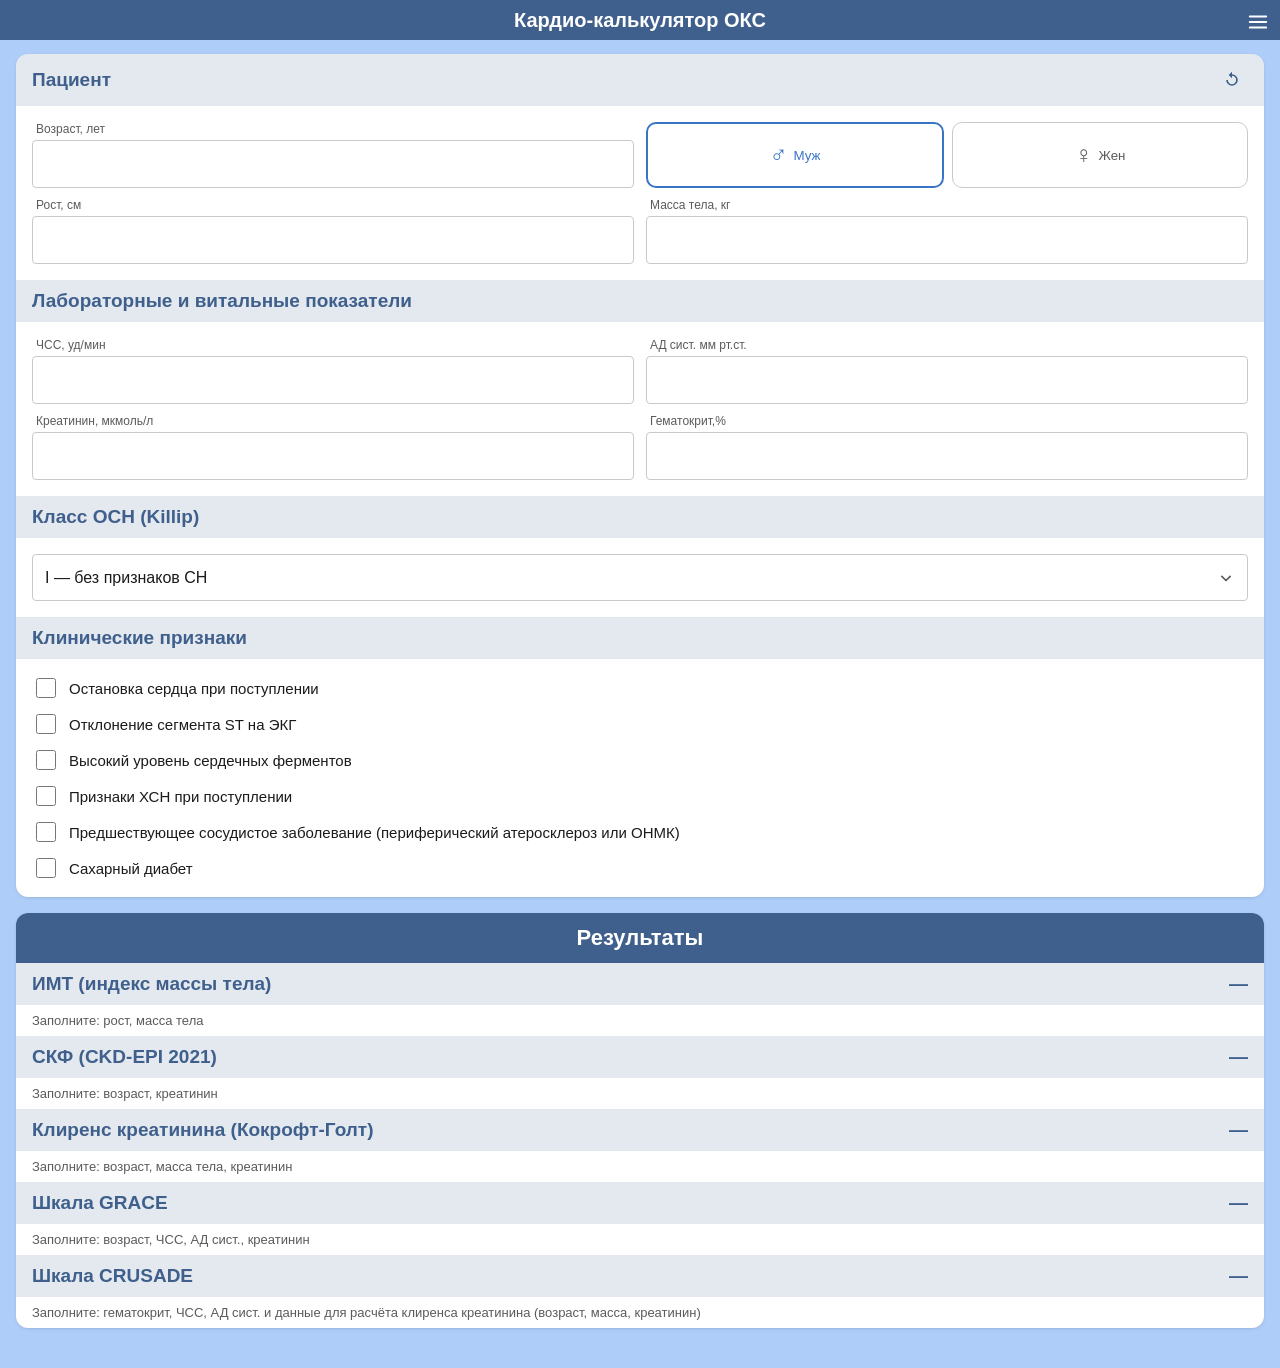
==== docs/index.html @ af23cc68 "Bерсия 2.0" ====
<!DOCTYPE html>
<html lang="ru">
<head>
<meta charset="UTF-8">
<meta name="viewport" content="width=device-width, initial-scale=1, viewport-fit=cover, maximum-scale=1">
<title>Кардио-калькулятор ОКС</title>
<meta name="description" content="Определяет тактику ведения пациента по результатам расчёта клинических шкал">
<meta name="theme-color" content="#3A75C4">
<link rel="manifest" href="manifest.webmanifest">
<link rel="apple-touch-icon" href="icons/icon-192.png">
<link rel="icon" href="icons/icon-192.png">
<meta name="apple-mobile-web-app-capable" content="yes">
<meta name="apple-mobile-web-app-status-bar-style" content="black-translucent">
<meta name="apple-mobile-web-app-title" content="Кардио ОКС">
<link rel="stylesheet" href="styles.css">
</head>
<body>

<div id="app">
  <!-- Заголовок -->
  <header id="titleBar">
    <span id="titleText">Кардио-калькулятор ОКС</span>
    <button id="menuButton" aria-label="Меню" aria-haspopup="true" aria-expanded="false">
      <svg viewBox="0 0 24 24" width="22" height="22"><path d="M3 6h18M3 12h18M3 18h18" stroke="currentColor" stroke-width="2" stroke-linecap="round"/></svg>
    </button>
    <div id="menuDropdown" class="dropdown" hidden>
      <button data-action="open-theme">Тема</button>
      <button data-action="open-formulas">Формулы</button>
      <button data-action="open-about">О программе</button>
    </div>
  </header>

  <!-- Прокручиваемое содержимое -->
  <main id="content">

    <!-- Блок ввода данных -->
    <section class="card" id="inputCard">
      <div id="patientBlock">
        <h2 class="subsection-header rounded-top header-row">
          <span>Пациент</span>
          <button type="button" class="icon-btn" id="resetPatientButton" aria-label="Сбросить все данные" title="Сбросить все данные">
            <svg viewBox="0 0 24 24" width="20" height="20"><path d="M12 5V2L8 6l4 4V7a5 5 0 1 1-5 5H5a7 7 0 1 0 7-7z" fill="currentColor"/></svg>
          </button>
        </h2>
        <div class="subsection-body">
          <div class="row" id="ageSexRow">
            <div class="field-wrap grow" id="ageFieldWrap">
              <label class="field-label" for="ageInput">Возраст, лет</label>
              <input class="field-input" id="ageInput" type="number" inputmode="numeric" pattern="[0-9]*">
            </div>
            <div class="sex-toggle grow" id="sexToggle">
              <button class="sex-btn" id="sexMale" data-sex="MALE" type="button">
                <span class="sex-symbol">♂</span><span class="sex-label">Муж</span>
              </button>
              <button class="sex-btn" id="sexFemale" data-sex="FEMALE" type="button">
                <span class="sex-symbol">♀</span><span class="sex-label">Жен</span>
              </button>
            </div>
          </div>
          <div class="row" id="heightWeightRow">
            <div class="field-wrap grow" id="heightFieldWrap">
              <label class="field-label" for="heightInput">Рост, см</label>
              <input class="field-input" id="heightInput" type="number" inputmode="numeric" pattern="[0-9]*">
            </div>
            <div class="field-wrap grow" id="weightFieldWrap">
              <label class="field-label" for="weightInput">Масса тела, кг</label>
              <input class="field-input" id="weightInput" type="number" inputmode="decimal" step="any">
            </div>
          </div>
        </div>
      </div>

      <div id="labBlock">
        <h2 class="subsection-header">Лабораторные и витальные показатели</h2>
        <div class="subsection-body">
          <div class="row" id="hrSbpRow">
            <div class="field-wrap grow" id="hrFieldWrap">
              <label class="field-label" for="hrInput">ЧСС, уд/мин</label>
              <input class="field-input" id="hrInput" type="number" inputmode="numeric" pattern="[0-9]*">
            </div>
            <div class="field-wrap grow" id="sbpFieldWrap">
              <label class="field-label" for="sbpInput">АД сист. мм рт.ст.</label>
              <input class="field-input" id="sbpInput" type="number" inputmode="numeric" pattern="[0-9]*">
            </div>
          </div>
          <div class="row" id="creatHematRow">
            <div class="field-wrap grow" id="creatinineFieldWrap">
              <label class="field-label" for="creatinineInput">Креатинин, мкмоль/л</label>
              <input class="field-input" id="creatinineInput" type="number" inputmode="decimal" step="any">
            </div>
            <div class="field-wrap grow" id="hematocritFieldWrap">
              <label class="field-label" for="hematocritInput">Гематокрит,%</label>
              <input class="field-input" id="hematocritInput" type="number" inputmode="decimal" step="any">
            </div>
          </div>
        </div>
      </div>

      <div id="killipBlock">
        <h2 class="subsection-header">Класс ОСН (Killip)</h2>
        <div class="subsection-body">
          <div class="select-wrap">
            <select id="killipSelect" class="field-select"></select>
            <svg class="select-arrow" viewBox="0 0 24 24" width="20" height="20"><path d="M7 10l5 5 5-5" stroke="currentColor" stroke-width="2" fill="none" stroke-linecap="round" stroke-linejoin="round"/></svg>
          </div>
        </div>
      </div>

      <div id="clinicalBlock">
        <h2 class="subsection-header">Клинические признаки</h2>
        <div class="subsection-body">
          <div id="graceChecks">
            <label class="checkbox-row"><input type="checkbox" id="cardiacArrestInput"><span>Остановка сердца при поступлении</span></label>
            <label class="checkbox-row"><input type="checkbox" id="stDeviationInput"><span>Отклонение сегмента ST на ЭКГ</span></label>
            <label class="checkbox-row"><input type="checkbox" id="elevatedEnzymesInput"><span>Высокий уровень сердечных ферментов</span></label>
          </div>
          <div id="crusadeChecks">
            <label class="checkbox-row"><input type="checkbox" id="signsOfChfInput"><span>Признаки ХСН при поступлении</span></label>
            <label class="checkbox-row"><input type="checkbox" id="priorVascularDiseaseInput"><span>Предшествующее сосудистое заболевание (периферический атеросклероз или ОНМК)</span></label>
            <label class="checkbox-row"><input type="checkbox" id="diabetesInput"><span>Сахарный диабет</span></label>
          </div>
        </div>
      </div>
    </section>

    <!-- Блок результатов -->
    <section class="card" id="resultsCard">
      <div class="results-banner rounded-top">Результаты</div>

      <div class="result-block" id="bmiBlock">
        <div class="subsection-header result-header">
          <span>ИМТ (индекс массы тела)</span><span id="bmiValue">—</span>
        </div>
        <div class="subsection-body" id="bmiComments"></div>
      </div>

      <div class="result-block" id="gfrBlock">
        <div class="subsection-header result-header">
          <span>СКФ (CKD-EPI 2021)</span><span id="gfrValue">—</span>
        </div>
        <div class="subsection-body" id="gfrComments"></div>
      </div>

      <div class="result-block" id="crclBlock">
        <div class="subsection-header result-header">
          <span>Клиренс креатинина (Кокрофт-Голт)</span><span id="crclValue">—</span>
        </div>
        <div class="subsection-body" id="crclComments"></div>
      </div>

      <div class="result-block" id="graceBlock">
        <div class="subsection-header result-header">
          <span>Шкала GRACE</span><span id="graceValue">—</span>
        </div>
        <div class="subsection-body" id="graceComments"></div>
      </div>

      <div class="result-block" id="crusadeBlock">
        <div class="subsection-header result-header">
          <span>Шкала CRUSADE</span><span id="crusadeValue">—</span>
        </div>
        <div class="subsection-body" id="crusadeComments"></div>
      </div>
    </section>

    <div style="height:8px"></div>
  </main>
</div>

<!-- Диалог "Тема" -->
<div class="dialog-overlay" id="themeDialogOverlay" hidden>
  <div class="dialog" role="dialog" aria-labelledby="themeDialogTitle">
    <h3 id="themeDialogTitle">Тема оформления</h3>
    <div class="dialog-body">
      <div class="switch-row">
        <span>Тёмная тема</span>
        <label class="switch"><input type="checkbox" id="darkThemeSwitch"><span class="slider"></span></label>
      </div>
      <div id="paletteLabel">Цвет фона</div>
      <div id="palette"></div>
    </div>
    <div class="dialog-actions">
      <button class="btn-text" data-action="cancel-theme">Отмена</button>
      <button class="btn-text" data-action="confirm-theme">Готово</button>
    </div>
  </div>
</div>

<!-- Диалог "Формулы" -->
<div class="dialog-overlay" id="formulasDialogOverlay" hidden>
  <div class="dialog" role="dialog" aria-labelledby="formulasDialogTitle">
    <h3 id="formulasDialogTitle">Формулы</h3>
    <div class="dialog-body">
      <p class="dialog-hint">Выберите блоки, отображаемые в разделе «Результаты»</p>
      <div class="switch-row"><span>ИМТ (индекс массы тела)</span><label class="switch"><input type="checkbox" id="toggleBmi" checked><span class="slider"></span></label></div>
      <div class="switch-row"><span>СКФ (CKD-EPI 2021)</span><label class="switch"><input type="checkbox" id="toggleGfr" checked><span class="slider"></span></label></div>
      <div class="switch-row"><span>Клиренс креатинина (Кокрофт-Голт)</span><label class="switch"><input type="checkbox" id="toggleCrCl" checked><span class="slider"></span></label></div>
      <div class="switch-row"><span>Шкала GRACE</span><label class="switch"><input type="checkbox" id="toggleGrace" checked><span class="slider"></span></label></div>
      <div class="switch-row"><span>Шкала CRUSADE</span><label class="switch"><input type="checkbox" id="toggleCrusade" checked><span class="slider"></span></label></div>
    </div>
    <div class="dialog-actions">
      <button class="btn-text" data-action="close-formulas">Готово</button>
    </div>
  </div>
</div>

<!-- Диалог "О программе" -->
<div class="dialog-overlay" id="aboutDialogOverlay" hidden>
  <div class="dialog" role="dialog" aria-labelledby="aboutDialogTitle">
    <h3 id="aboutDialogTitle">О программе</h3>
    <div class="dialog-body">
      <p class="about-title">Кардио-калькулятор ОКС</p>
      <p class="about-version">Версия 2.0 (веб)</p>
      <p>Приложение рассчитывает вспомогательные клинические показатели по введённым данным: ИМТ, СКФ (CKD-EPI 2021), клиренс креатинина (формула Кокрофта-Голта), шкалу GRACE и шкалу CRUSADE.</p>
      <p class="about-disclaimer">Важно: приложение не является медицинским изделием и не ставит диагноз. Результаты расчётов носят справочный характер и не заменяют консультацию врача — решения о диагностике и лечении должен принимать квалифицированный медицинский специалист.</p>
    </div>
    <div class="dialog-actions">
      <button class="btn-text" data-action="close-about">Закрыть</button>
    </div>
  </div>
</div>

<script src="calculators.js"></script>
<script src="app.js"></script>
</body>
</html>
---- docs/styles.css ----
:root {
  --primary: #3A75C4;
  --background: #AECEF9;
  --surface: #FFFFFF;
  --on-surface: #1B1B1B;
  --on-surface-variant: #5B5B5B;
  --outline: #C9C9C9;
  --accent: #3A75C4;
  --on-accent: #FFFFFF;
  --male-color: #3A75C4;
  --female-color: #E0529C;
  /* "не требуется" (версия 21-23 Android): фон плашки — onSurface@10%, подпись поля — onSurfaceVariant@50%, текст плашки — onSurfaceVariant@70% */
  --unneeded-tint: rgba(27, 27, 27, 0.10);
  --unneeded-label: rgba(91, 91, 91, 0.5);
  --unneeded-text: rgba(91, 91, 91, 0.7);
  --unneeded-outline: rgba(201, 201, 201, 0.5);
}

[data-dark="true"] {
  --background: #1A1A1A;
  --surface: #262626;
  --on-surface: #E8E8E8;
  --on-surface-variant: #B0B0B0;
  --outline: #4A4A4A;
  --primary: #6FA8DC;
  --unneeded-tint: rgba(232, 232, 232, 0.10);
  --unneeded-label: rgba(176, 176, 176, 0.5);
  --unneeded-text: rgba(176, 176, 176, 0.7);
  --unneeded-outline: rgba(74, 74, 74, 0.5);
}

* { box-sizing: border-box; -webkit-tap-highlight-color: transparent; }

html, body {
  margin: 0;
  padding: 0;
  height: 100%;
  font-family: -apple-system, BlinkMacSystemFont, "Segoe UI", Roboto, Helvetica, Arial, sans-serif;
  background: var(--background);
  color: var(--on-surface);
}

#app {
  display: flex;
  flex-direction: column;
  min-height: 100vh;
  min-height: 100dvh;
  background: var(--background);
}

/* ---- Заголовок ---- */
#titleBar {
  position: sticky;
  top: 0;
  z-index: 20;
  display: flex;
  align-items: center;
  justify-content: center;
  background: var(--accent);
  padding: calc(6px + env(safe-area-inset-top)) 16px 6px 16px;
  min-height: 40px;
}

#titleText {
  flex: 1;
  text-align: center;
  font-size: 20px;
  font-weight: 700;
  color: var(--on-accent);
  white-space: nowrap;
  overflow: hidden;
  text-overflow: ellipsis;
}

#menuButton {
  position: absolute;
  right: 4px;
  top: calc(4px + env(safe-area-inset-top));
  width: 36px;
  height: 36px;
  border: none;
  background: transparent;
  color: var(--on-accent);
  display: flex;
  align-items: center;
  justify-content: center;
  border-radius: 50%;
  cursor: pointer;
}
#menuButton:active { background: rgba(0,0,0,0.1); }

.dropdown {
  position: absolute;
  right: 8px;
  top: calc(44px + env(safe-area-inset-top));
  background: var(--surface);
  color: var(--on-surface);
  border-radius: 8px;
  box-shadow: 0 4px 16px rgba(0,0,0,0.25);
  overflow: hidden;
  min-width: 160px;
  z-index: 30;
}
.dropdown button {
  display: block;
  width: 100%;
  text-align: left;
  padding: 12px 16px;
  background: none;
  border: none;
  font-size: 15px;
  color: var(--on-surface);
  cursor: pointer;
}
.dropdown button:active { background: rgba(128,128,128,0.15); }

/* ---- Контент ---- */
#content {
  flex: 1;
  padding: 14px 16px calc(16px + env(safe-area-inset-bottom)) 16px;
  display: flex;
  flex-direction: column;
  gap: 16px;
}

.card {
  background: var(--surface);
  border-radius: 12px;
  overflow: hidden;
  box-shadow: 0 1px 3px rgba(0,0,0,0.12);
}

.subsection-header {
  margin: 0;
  font-size: 19px;
  font-weight: 700;
  color: var(--accent);
  background: color-mix(in srgb, var(--accent) 14%, transparent);
  padding: 10px 16px;
}
.subsection-header.rounded-top { border-radius: 12px 12px 0 0; }
.subsection-header.header-row { display: flex; align-items: center; justify-content: space-between; gap: 8px; }
.icon-btn {
  background: none;
  border: none;
  padding: 0;
  width: 32px;
  height: 32px;
  border-radius: 50%;
  display: flex;
  align-items: center;
  justify-content: center;
  color: inherit;
  cursor: pointer;
  flex-shrink: 0;
}
.icon-btn:active { background: rgba(128,128,128,0.2); }

.result-header {
  display: flex;
  justify-content: space-between;
  align-items: center;
  gap: 8px;
}
.result-header span:last-child { text-align: right; }

.results-banner {
  background: var(--accent);
  color: var(--on-accent);
  text-align: center;
  font-size: 22px;
  font-weight: 700;
  padding: 12px 16px;
}

.subsection-body {
  padding: 16px;
  display: flex;
  flex-direction: column;
  gap: 10px;
}

.result-block .subsection-body { gap: 4px; padding-top: 8px; padding-bottom: 8px; }

.row {
  display: flex;
  gap: 12px;
  align-items: stretch;
}
.grow { flex: 1; min-width: 0; }

.field-wrap { display: flex; flex-direction: column; }
.field-label {
  font-size: 12px;
  color: var(--on-surface-variant);
  padding: 0 0 4px 4px;
}
.field-input, .field-select {
  width: 100%;
  font-size: 16px;
  color: var(--on-surface);
  background: transparent;
  border: 1px solid var(--outline);
  border-radius: 4px;
  padding: 14px 12px;
  font-family: inherit;
}
.field-input:focus, .field-select:focus {
  outline: none;
  border-color: var(--primary);
  border-width: 2px;
  padding: 13px 11px;
}
/* убираем спиннеры у number-полей */
.field-input::-webkit-outer-spin-button,
.field-input::-webkit-inner-spin-button { -webkit-appearance: none; margin: 0; }
.field-input[type=number] { -moz-appearance: textfield; }

/* "не требуется" (версия 21-23, Android): поле не нужно ни одной включённой шкале */
.field-wrap.unneeded .field-label { color: var(--unneeded-label); }
.field-input.unneeded {
  background: var(--unneeded-tint);
  border-color: var(--unneeded-outline);
  color: var(--unneeded-text);
  text-align: center;
  cursor: default;
}
.field-input.unneeded::placeholder { color: var(--unneeded-text); opacity: 1; }
.field-input.unneeded:focus { border-color: var(--unneeded-outline); border-width: 1px; padding: 14px 12px; }

.sex-toggle { display: flex; gap: 8px; }
.sex-btn {
  flex: 1;
  display: flex;
  align-items: center;
  justify-content: center;
  gap: 6px;
  border-radius: 10px;
  border: 1px solid var(--outline);
  background: var(--surface);
  color: var(--on-surface-variant);
  cursor: pointer;
  padding: 0 8px;
}
.sex-symbol { font-size: 24px; font-weight: 700; }
.sex-label { font-weight: 500; }
.sex-btn.active[data-sex="MALE"] { border: 2px solid var(--male-color); color: var(--male-color); }
.sex-btn.active[data-sex="FEMALE"] { border: 2px solid var(--female-color); color: var(--female-color); }

/* "не требуется" для переключателя пола — только затенение, без подписи (версия 21, Android) */
.sex-toggle.unneeded { opacity: 0.4; pointer-events: none; }

.select-wrap { position: relative; }
.field-select { appearance: none; padding-right: 36px; cursor: pointer; }
.select-arrow { position: absolute; right: 12px; top: 50%; transform: translateY(-50%); pointer-events: none; color: var(--on-surface-variant); }

#graceChecks, #crusadeChecks { display: flex; flex-direction: column; gap: 10px; }

.checkbox-row {
  display: flex;
  align-items: center;
  gap: 10px;
  font-size: 15px;
  cursor: pointer;
}
.checkbox-row input[type="checkbox"] {
  width: 20px;
  height: 20px;
  accent-color: var(--primary);
  flex-shrink: 0;
}

.result-comment, .missing-hint {
  font-size: 13px;
  color: var(--on-surface-variant);
  margin: 0;
}

/* ---- Диалоги ---- */
.dialog-overlay {
  position: fixed;
  inset: 0;
  background: rgba(0,0,0,0.5);
  display: flex;
  align-items: center;
  justify-content: center;
  z-index: 100;
  padding: 24px;
}
.dialog {
  background: var(--surface);
  color: var(--on-surface);
  border-radius: 16px;
  max-width: 420px;
  width: 100%;
  max-height: 85vh;
  overflow-y: auto;
  padding: 20px;
}
.dialog h3 { margin: 0 0 12px 0; font-size: 18px; }
.dialog-body { display: flex; flex-direction: column; gap: 12px; font-size: 14px; line-height: 1.5; }
.dialog-actions {
  display: flex;
  justify-content: flex-end;
  gap: 8px;
  margin-top: 16px;
}
.btn-text {
  background: none;
  border: none;
  color: var(--primary);
  font-size: 15px;
  font-weight: 600;
  padding: 8px 12px;
  cursor: pointer;
  border-radius: 6px;
}
.btn-text:active { background: rgba(128,128,128,0.15); }

.switch-row { display: flex; justify-content: space-between; align-items: center; }
.switch { position: relative; display: inline-block; width: 44px; height: 26px; flex-shrink: 0; }
.switch input { opacity: 0; width: 0; height: 0; }
.slider {
  position: absolute; cursor: pointer; inset: 0;
  background-color: var(--outline);
  transition: 0.2s;
  border-radius: 26px;
}
.slider::before {
  position: absolute; content: "";
  height: 20px; width: 20px; left: 3px; bottom: 3px;
  background-color: white;
  transition: 0.2s;
  border-radius: 50%;
}
.switch input:checked + .slider { background-color: var(--primary); }
.switch input:checked + .slider::before { transform: translateX(18px); }

#paletteLabel { font-weight: 500; }
#palette.disabled { opacity: 0.4; pointer-events: none; }
#palette {
  display: flex;
  flex-wrap: wrap;
  gap: 8px;
}
.swatch {
  width: 36px;
  height: 36px;
  border-radius: 8px;
  border: 1px solid var(--outline);
  cursor: pointer;
  padding: 0;
}
.swatch.selected { border: 3px solid var(--primary); }

.dialog-hint { font-size: 13px; color: var(--on-surface-variant); margin: 0 0 4px 0; }

.about-title { font-weight: 700; font-size: 16px; margin: 0; }
.about-version { font-size: 13px; color: var(--on-surface-variant); margin: 0; }
.about-disclaimer { font-weight: 500; }

[hidden] { display: none !important; }
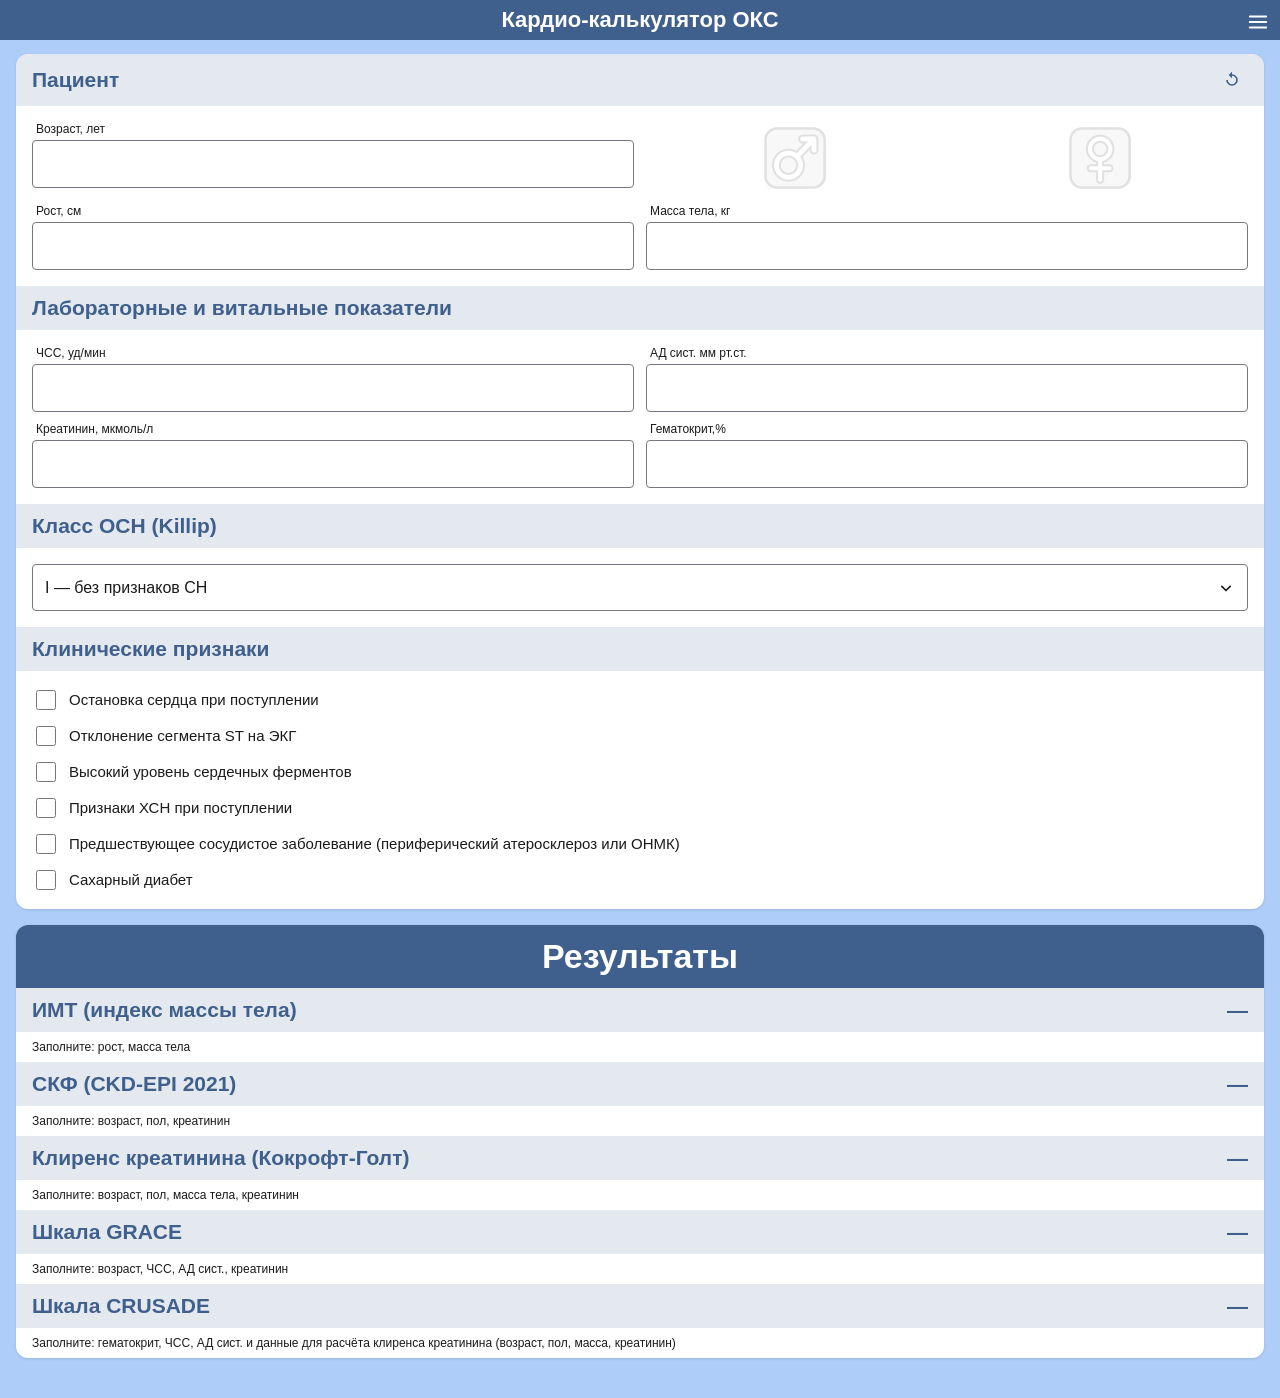
==== commit fc6a60a0: "Bеб-версия 2.0" ====
--- a/docs/index.html
+++ b/docs/index.html
@@ -36,7 +36,7 @@
     <!-- Блок ввода данных -->
     <section class="card" id="inputCard">
       <div id="patientBlock">
-        <h2 class="subsection-header rounded-top header-row">
+        <h2 class="subsection-header header-row">
           <span>Пациент</span>
           <button type="button" class="icon-btn" id="resetPatientButton" aria-label="Сбросить все данные" title="Сбросить все данные">
             <svg viewBox="0 0 24 24" width="20" height="20"><path d="M12 5V2L8 6l4 4V7a5 5 0 1 1-5 5H5a7 7 0 1 0 7-7z" fill="currentColor"/></svg>
@@ -50,10 +50,10 @@
             </div>
             <div class="sex-toggle grow" id="sexToggle">
               <button class="sex-btn" id="sexMale" data-sex="MALE" type="button">
-                <span class="sex-symbol">♂</span><span class="sex-label">Муж</span>
+                <img class="sex-icon" id="sexMaleIcon" alt="Муж">
               </button>
               <button class="sex-btn" id="sexFemale" data-sex="FEMALE" type="button">
-                <span class="sex-symbol">♀</span><span class="sex-label">Жен</span>
+                <img class="sex-icon" id="sexFemaleIcon" alt="Жен">
               </button>
             </div>
           </div>
--- a/docs/styles.css
+++ b/docs/styles.css
@@ -1,32 +1,28 @@
+/* Кардио-калькулятор ОКС — веб-версия (v2.0, "с нуля").
+   Цветовые переменные (--background, --surface, --on-surface, --on-surface-variant,
+   --outline, --accent, --accent-topbar, --on-accent-topbar, --unneeded-*) выставляются
+   ДИНАМИЧЕСКИ из app.js при каждом рендере (см. render()) — они зависят от выбранного
+   цвета фона (палитра) и тёмной темы, поэтому здесь заданы только безопасные
+   значения по умолчанию на случай, если скрипт ещё не отработал. */
 :root {
-  --primary: #3A75C4;
   --background: #AECEF9;
   --surface: #FFFFFF;
   --on-surface: #1B1B1B;
-  --on-surface-variant: #5B5B5B;
-  --outline: #C9C9C9;
+  --on-surface-variant: #1B1B1B;
+  --outline: #79747E;
   --accent: #3A75C4;
-  --on-accent: #FFFFFF;
-  --male-color: #3A75C4;
-  --female-color: #E0529C;
-  /* "не требуется" (версия 21-23 Android): фон плашки — onSurface@10%, подпись поля — onSurfaceVariant@50%, текст плашки — onSurfaceVariant@70% */
+  --accent-topbar: #3A75C4;
+  --on-accent-topbar: #FFFFFF;
+  /* "primary" — ФИКСИРОВАННЫЙ фирменный цвет (CardioPrimary/CardioDarkPrimary), НЕ
+     пересчитывается из выбранной палитры (в отличие от --accent выше). Используется
+     Material3-компонентами по умолчанию: рамка поля в фокусе, чекбоксы, переключатели,
+     выделение свотча палитры, текст кнопок диалога. */
+  --primary: #3A75C4;
   --unneeded-tint: rgba(27, 27, 27, 0.10);
-  --unneeded-label: rgba(91, 91, 91, 0.5);
-  --unneeded-text: rgba(91, 91, 91, 0.7);
-  --unneeded-outline: rgba(201, 201, 201, 0.5);
-}
-
-[data-dark="true"] {
-  --background: #1A1A1A;
-  --surface: #262626;
-  --on-surface: #E8E8E8;
-  --on-surface-variant: #B0B0B0;
-  --outline: #4A4A4A;
-  --primary: #6FA8DC;
-  --unneeded-tint: rgba(232, 232, 232, 0.10);
-  --unneeded-label: rgba(176, 176, 176, 0.5);
-  --unneeded-text: rgba(176, 176, 176, 0.7);
-  --unneeded-outline: rgba(74, 74, 74, 0.5);
+  --unneeded-outline: rgba(121, 116, 126, 0.5);
+  --unneeded-label: rgba(27, 27, 27, 0.5);
+  --unneeded-text: rgba(27, 27, 27, 0.5);
+  --sex-unneeded-shade: rgba(255, 255, 255, 0.85);
 }
 
 * { box-sizing: border-box; -webkit-tap-highlight-color: transparent; }
@@ -48,7 +44,7 @@
   background: var(--background);
 }
 
-/* ---- Заголовок ---- */
+/* ---- Заголовок (topBarColor = accentColor, тонированный в тёмной теме) ---- */
 #titleBar {
   position: sticky;
   top: 0;
@@ -56,7 +52,7 @@
   display: flex;
   align-items: center;
   justify-content: center;
-  background: var(--accent);
+  background: var(--accent-topbar);
   padding: calc(6px + env(safe-area-inset-top)) 16px 6px 16px;
   min-height: 40px;
 }
@@ -64,9 +60,9 @@
 #titleText {
   flex: 1;
   text-align: center;
-  font-size: 20px;
+  font-size: 22px;
   font-weight: 700;
-  color: var(--on-accent);
+  color: var(--on-accent-topbar);
   white-space: nowrap;
   overflow: hidden;
   text-overflow: ellipsis;
@@ -80,7 +76,7 @@
   height: 36px;
   border: none;
   background: transparent;
-  color: var(--on-accent);
+  color: var(--on-accent-topbar);
   display: flex;
   align-items: center;
   justify-content: center;
@@ -130,9 +126,11 @@
   box-shadow: 0 1px 3px rgba(0,0,0,0.12);
 }
 
+/* Заголовок подраздела — тонированная плашка accentColor@14% (БЕЗ тёмной тонировки —
+   в отличие от верхней полосы/полосы "Результаты", см. SubsectionHeader в MainActivity.kt). */
 .subsection-header {
   margin: 0;
-  font-size: 19px;
+  font-size: 21px;
   font-weight: 700;
   color: var(--accent);
   background: color-mix(in srgb, var(--accent) 14%, transparent);
@@ -164,11 +162,13 @@
 }
 .result-header span:last-child { text-align: right; }
 
+/* Полоса "Результаты" — сплошной accentColor, тонированный в тёмной теме (тот же цвет,
+   что и верхняя полоса). Размер шрифта: titleLarge(22sp) * 1.3 * resultsBannerFontScaleFixed(1.2) ≈ 34px. */
 .results-banner {
-  background: var(--accent);
-  color: var(--on-accent);
+  background: var(--accent-topbar);
+  color: var(--on-accent-topbar);
   text-align: center;
-  font-size: 22px;
+  font-size: 34px;
   font-weight: 700;
   padding: 12px 16px;
 }
@@ -216,7 +216,8 @@
 .field-input::-webkit-inner-spin-button { -webkit-appearance: none; margin: 0; }
 .field-input[type=number] { -moz-appearance: textfield; }
 
-/* "не требуется" (версия 21-23, Android): поле не нужно ни одной включённой шкале */
+/* "не требуется" (порт NumberField при needed=false, версия 21-23 Android):
+   фон плашки — onSurface@10%, рамка — outline@50%, подпись и текст — onSurfaceVariant@50%. */
 .field-wrap.unneeded .field-label { color: var(--unneeded-label); }
 .field-input.unneeded {
   background: var(--unneeded-tint);
@@ -228,27 +229,32 @@
 .field-input.unneeded::placeholder { color: var(--unneeded-text); opacity: 1; }
 .field-input.unneeded:focus { border-color: var(--unneeded-outline); border-width: 1px; padding: 14px 12px; }
 
-.sex-toggle { display: flex; gap: 8px; }
+/* Порт SexToggle/SexToggleButton: сами иконки (картинки, без рамки/фона на кнопке) —
+   выбор показывается тем, какая картинка (active/inactive) отрисована. */
+.sex-toggle { position: relative; display: flex; gap: 8px; }
 .sex-btn {
   flex: 1;
   display: flex;
   align-items: center;
   justify-content: center;
-  gap: 6px;
-  border-radius: 10px;
-  border: 1px solid var(--outline);
-  background: var(--surface);
-  color: var(--on-surface-variant);
-  cursor: pointer;
-  padding: 0 8px;
-}
-.sex-symbol { font-size: 24px; font-weight: 700; }
-.sex-label { font-weight: 500; }
-.sex-btn.active[data-sex="MALE"] { border: 2px solid var(--male-color); color: var(--male-color); }
-.sex-btn.active[data-sex="FEMALE"] { border: 2px solid var(--female-color); color: var(--female-color); }
-
-/* "не требуется" для переключателя пола — только затенение, без подписи (версия 21, Android) */
-.sex-toggle.unneeded { opacity: 0.4; pointer-events: none; }
+  border: none;
+  background: none;
+  cursor: pointer;
+  padding: 4px;
+}
+.sex-icon { width: 70%; max-width: 64px; height: auto; display: block; }
+
+/* "не требуется" для переключателя пола (версия 19, MaybeUnneededField): иконки сами
+   переключаются на inactive (см. app.js), плюс полупрозрачная плашка surface@85%
+   поверх них, без какой-либо надписи, без реакции на клик. */
+.sex-toggle.unneeded { pointer-events: none; }
+.sex-toggle.unneeded::after {
+  content: "";
+  position: absolute;
+  inset: 0;
+  border-radius: 4px;
+  background: var(--sex-unneeded-shade);
+}
 
 .select-wrap { position: relative; }
 .field-select { appearance: none; padding-right: 36px; cursor: pointer; }
@@ -261,6 +267,7 @@
   align-items: center;
   gap: 10px;
   font-size: 15px;
+  line-height: 1.2;
   cursor: pointer;
 }
 .checkbox-row input[type="checkbox"] {
@@ -271,7 +278,7 @@
 }
 
 .result-comment, .missing-hint {
-  font-size: 13px;
+  font-size: 12px;
   color: var(--on-surface-variant);
   margin: 0;
 }
@@ -337,7 +344,6 @@
 .switch input:checked + .slider::before { transform: translateX(18px); }
 
 #paletteLabel { font-weight: 500; }
-#palette.disabled { opacity: 0.4; pointer-events: none; }
 #palette {
   display: flex;
   flex-wrap: wrap;
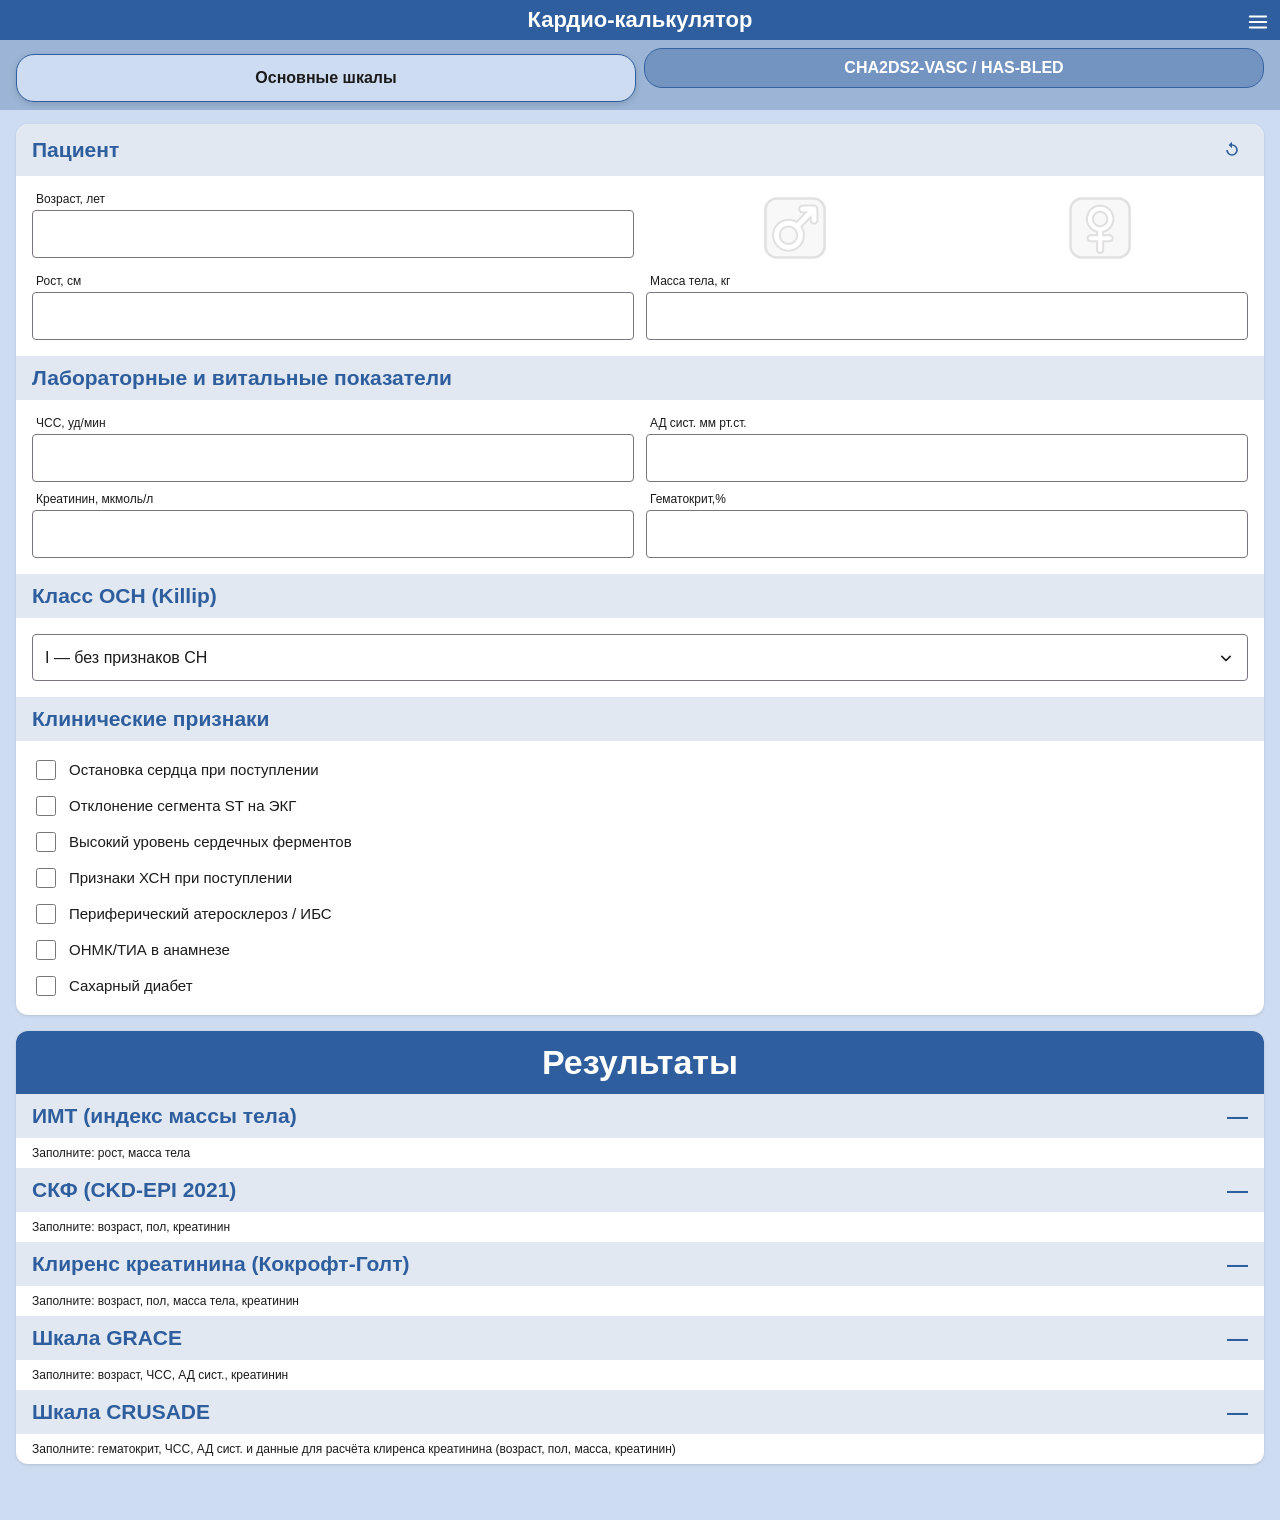
==== commit 0ec097fc: "веб-версия 3.0: вкладка фп, новая система тем, поделиться" ====
--- a/docs/index.html
+++ b/docs/index.html
@@ -3,7 +3,7 @@
 <head>
 <meta charset="UTF-8">
 <meta name="viewport" content="width=device-width, initial-scale=1, viewport-fit=cover, maximum-scale=1">
-<title>Кардио-калькулятор ОКС</title>
+<title>Кардио-калькулятор</title>
 <meta name="description" content="Определяет тактику ведения пациента по результатам расчёта клинических шкал">
 <meta name="theme-color" content="#3A75C4">
 <link rel="manifest" href="manifest.webmanifest">
@@ -11,159 +11,260 @@
 <link rel="icon" href="icons/icon-192.png">
 <meta name="apple-mobile-web-app-capable" content="yes">
 <meta name="apple-mobile-web-app-status-bar-style" content="black-translucent">
-<meta name="apple-mobile-web-app-title" content="Кардио ОКС">
+<meta name="apple-mobile-web-app-title" content="Кардио">
 <link rel="stylesheet" href="styles.css">
 </head>
 <body>
 
 <div id="app">
-  <!-- Заголовок -->
-  <header id="titleBar">
-    <span id="titleText">Кардио-калькулятор ОКС</span>
-    <button id="menuButton" aria-label="Меню" aria-haspopup="true" aria-expanded="false">
-      <svg viewBox="0 0 24 24" width="22" height="22"><path d="M3 6h18M3 12h18M3 18h18" stroke="currentColor" stroke-width="2" stroke-linecap="round"/></svg>
-    </button>
-    <div id="menuDropdown" class="dropdown" hidden>
-      <button data-action="open-theme">Тема</button>
-      <button data-action="open-formulas">Формулы</button>
-      <button data-action="open-about">О программе</button>
-    </div>
-  </header>
+  <!-- Заголовок + переключатель вкладок — закреплены сверху (не прокручиваются),
+       как и на Android (шапка и полоса вкладок вынесены за пределы прокручиваемой области). -->
+  <div id="topBar">
+    <header id="titleBar">
+      <span id="titleText">Кардио-калькулятор</span>
+      <button id="menuButton" aria-label="Меню" aria-haspopup="true" aria-expanded="false">
+        <svg viewBox="0 0 24 24" width="22" height="22"><path d="M3 6h18M3 12h18M3 18h18" stroke="currentColor" stroke-width="2" stroke-linecap="round"/></svg>
+      </button>
+      <div id="menuDropdown" class="dropdown" hidden>
+        <button data-action="open-theme">Тема</button>
+        <button data-action="open-formulas">Формулы</button>
+        <button data-action="share">Поделиться</button>
+        <button data-action="open-about">О программе</button>
+      </div>
+    </header>
+
+    <!-- Переключатель вкладок "ОКС" / "ФП" -->
+    <div id="tabBarWrap">
+      <div class="tab-bar" id="tabBar">
+        <button class="tab-btn active" id="tabOks" data-tab="oks" type="button">
+          <span class="tab-label" id="tabOksLabel">Основные шкалы</span>
+        </button>
+        <button class="tab-btn" id="tabAfib" data-tab="afib" type="button">
+          <span class="tab-label" id="tabAfibLabel">CHA2DS2-VASC / HAS-BLED</span>
+        </button>
+      </div>
+    </div>
+  </div>
 
   <!-- Прокручиваемое содержимое -->
   <main id="content">
 
-    <!-- Блок ввода данных -->
-    <section class="card" id="inputCard">
-      <div id="patientBlock">
-        <h2 class="subsection-header header-row">
-          <span>Пациент</span>
-          <button type="button" class="icon-btn" id="resetPatientButton" aria-label="Сбросить все данные" title="Сбросить все данные">
-            <svg viewBox="0 0 24 24" width="20" height="20"><path d="M12 5V2L8 6l4 4V7a5 5 0 1 1-5 5H5a7 7 0 1 0 7-7z" fill="currentColor"/></svg>
-          </button>
-        </h2>
-        <div class="subsection-body">
-          <div class="row" id="ageSexRow">
-            <div class="field-wrap grow" id="ageFieldWrap">
-              <label class="field-label" for="ageInput">Возраст, лет</label>
-              <input class="field-input" id="ageInput" type="number" inputmode="numeric" pattern="[0-9]*">
-            </div>
-            <div class="sex-toggle grow" id="sexToggle">
-              <button class="sex-btn" id="sexMale" data-sex="MALE" type="button">
-                <img class="sex-icon" id="sexMaleIcon" alt="Муж">
-              </button>
-              <button class="sex-btn" id="sexFemale" data-sex="FEMALE" type="button">
-                <img class="sex-icon" id="sexFemaleIcon" alt="Жен">
-              </button>
-            </div>
-          </div>
-          <div class="row" id="heightWeightRow">
-            <div class="field-wrap grow" id="heightFieldWrap">
-              <label class="field-label" for="heightInput">Рост, см</label>
-              <input class="field-input" id="heightInput" type="number" inputmode="numeric" pattern="[0-9]*">
-            </div>
-            <div class="field-wrap grow" id="weightFieldWrap">
-              <label class="field-label" for="weightInput">Масса тела, кг</label>
-              <input class="field-input" id="weightInput" type="number" inputmode="decimal" step="any">
-            </div>
-          </div>
-        </div>
-      </div>
-
-      <div id="labBlock">
-        <h2 class="subsection-header">Лабораторные и витальные показатели</h2>
-        <div class="subsection-body">
-          <div class="row" id="hrSbpRow">
-            <div class="field-wrap grow" id="hrFieldWrap">
-              <label class="field-label" for="hrInput">ЧСС, уд/мин</label>
-              <input class="field-input" id="hrInput" type="number" inputmode="numeric" pattern="[0-9]*">
-            </div>
-            <div class="field-wrap grow" id="sbpFieldWrap">
-              <label class="field-label" for="sbpInput">АД сист. мм рт.ст.</label>
-              <input class="field-input" id="sbpInput" type="number" inputmode="numeric" pattern="[0-9]*">
-            </div>
-          </div>
-          <div class="row" id="creatHematRow">
-            <div class="field-wrap grow" id="creatinineFieldWrap">
-              <label class="field-label" for="creatinineInput">Креатинин, мкмоль/л</label>
-              <input class="field-input" id="creatinineInput" type="number" inputmode="decimal" step="any">
-            </div>
-            <div class="field-wrap grow" id="hematocritFieldWrap">
-              <label class="field-label" for="hematocritInput">Гематокрит,%</label>
-              <input class="field-input" id="hematocritInput" type="number" inputmode="decimal" step="any">
-            </div>
-          </div>
-        </div>
-      </div>
-
-      <div id="killipBlock">
-        <h2 class="subsection-header">Класс ОСН (Killip)</h2>
-        <div class="subsection-body">
-          <div class="select-wrap">
-            <select id="killipSelect" class="field-select"></select>
-            <svg class="select-arrow" viewBox="0 0 24 24" width="20" height="20"><path d="M7 10l5 5 5-5" stroke="currentColor" stroke-width="2" fill="none" stroke-linecap="round" stroke-linejoin="round"/></svg>
-          </div>
-        </div>
-      </div>
-
-      <div id="clinicalBlock">
-        <h2 class="subsection-header">Клинические признаки</h2>
-        <div class="subsection-body">
-          <div id="graceChecks">
-            <label class="checkbox-row"><input type="checkbox" id="cardiacArrestInput"><span>Остановка сердца при поступлении</span></label>
-            <label class="checkbox-row"><input type="checkbox" id="stDeviationInput"><span>Отклонение сегмента ST на ЭКГ</span></label>
-            <label class="checkbox-row"><input type="checkbox" id="elevatedEnzymesInput"><span>Высокий уровень сердечных ферментов</span></label>
-          </div>
-          <div id="crusadeChecks">
-            <label class="checkbox-row"><input type="checkbox" id="signsOfChfInput"><span>Признаки ХСН при поступлении</span></label>
-            <label class="checkbox-row"><input type="checkbox" id="priorVascularDiseaseInput"><span>Предшествующее сосудистое заболевание (периферический атеросклероз или ОНМК)</span></label>
-            <label class="checkbox-row"><input type="checkbox" id="diabetesInput"><span>Сахарный диабет</span></label>
-          </div>
-        </div>
-      </div>
-    </section>
-
-    <!-- Блок результатов -->
-    <section class="card" id="resultsCard">
-      <div class="results-banner rounded-top">Результаты</div>
-
-      <div class="result-block" id="bmiBlock">
-        <div class="subsection-header result-header">
-          <span>ИМТ (индекс массы тела)</span><span id="bmiValue">—</span>
-        </div>
-        <div class="subsection-body" id="bmiComments"></div>
-      </div>
-
-      <div class="result-block" id="gfrBlock">
-        <div class="subsection-header result-header">
-          <span>СКФ (CKD-EPI 2021)</span><span id="gfrValue">—</span>
-        </div>
-        <div class="subsection-body" id="gfrComments"></div>
-      </div>
-
-      <div class="result-block" id="crclBlock">
-        <div class="subsection-header result-header">
-          <span>Клиренс креатинина (Кокрофт-Голт)</span><span id="crclValue">—</span>
-        </div>
-        <div class="subsection-body" id="crclComments"></div>
-      </div>
-
-      <div class="result-block" id="graceBlock">
-        <div class="subsection-header result-header">
-          <span>Шкала GRACE</span><span id="graceValue">—</span>
-        </div>
-        <div class="subsection-body" id="graceComments"></div>
-      </div>
-
-      <div class="result-block" id="crusadeBlock">
-        <div class="subsection-header result-header">
-          <span>Шкала CRUSADE</span><span id="crusadeValue">—</span>
-        </div>
-        <div class="subsection-body" id="crusadeComments"></div>
-      </div>
-    </section>
-
-    <div style="height:8px"></div>
+    <!-- ===================== Страница "ОКС" ===================== -->
+    <div id="pageOks" class="page">
+
+      <section class="card" id="inputCard">
+        <div id="patientBlock">
+          <h2 class="subsection-header header-row">
+            <span>Пациент</span>
+            <button type="button" class="icon-btn reset-btn" aria-label="Сбросить все данные" title="Сбросить все данные">
+              <svg viewBox="0 0 24 24" width="20" height="20"><path d="M12 5V2L8 6l4 4V7a5 5 0 1 1-5 5H5a7 7 0 1 0 7-7z" fill="currentColor"/></svg>
+            </button>
+          </h2>
+          <div class="subsection-body">
+            <div class="row" id="ageSexRow">
+              <div class="field-wrap grow" id="ageFieldWrap">
+                <label class="field-label" for="ageInput">Возраст, лет</label>
+                <input class="field-input" id="ageInput" type="number" inputmode="numeric" pattern="[0-9]*">
+              </div>
+              <div class="sex-toggle grow" id="sexToggle">
+                <button class="sex-btn" id="sexMale" data-sex="MALE" type="button">
+                  <img class="sex-icon" id="sexMaleIcon" alt="Муж">
+                </button>
+                <button class="sex-btn" id="sexFemale" data-sex="FEMALE" type="button">
+                  <img class="sex-icon" id="sexFemaleIcon" alt="Жен">
+                </button>
+              </div>
+            </div>
+            <div class="row" id="heightWeightRow">
+              <div class="field-wrap grow" id="heightFieldWrap">
+                <label class="field-label" for="heightInput">Рост, см</label>
+                <input class="field-input" id="heightInput" type="number" inputmode="numeric" pattern="[0-9]*">
+              </div>
+              <div class="field-wrap grow" id="weightFieldWrap">
+                <label class="field-label" for="weightInput">Масса тела, кг</label>
+                <input class="field-input" id="weightInput" type="number" inputmode="decimal" step="any">
+              </div>
+            </div>
+          </div>
+        </div>
+
+        <div id="labBlock">
+          <h2 class="subsection-header">Лабораторные и витальные показатели</h2>
+          <div class="subsection-body">
+            <div class="row" id="hrSbpRow">
+              <div class="field-wrap grow" id="hrFieldWrap">
+                <label class="field-label" for="hrInput">ЧСС, уд/мин</label>
+                <input class="field-input" id="hrInput" type="number" inputmode="numeric" pattern="[0-9]*">
+              </div>
+              <div class="field-wrap grow" id="sbpFieldWrap">
+                <label class="field-label" for="sbpInput">АД сист. мм рт.ст.</label>
+                <input class="field-input" id="sbpInput" type="number" inputmode="numeric" pattern="[0-9]*">
+              </div>
+            </div>
+            <div class="row" id="creatHematRow">
+              <div class="field-wrap grow" id="creatinineFieldWrap">
+                <label class="field-label" for="creatinineInput">Креатинин, мкмоль/л</label>
+                <input class="field-input" id="creatinineInput" type="number" inputmode="decimal" step="any">
+              </div>
+              <div class="field-wrap grow" id="hematocritFieldWrap">
+                <label class="field-label" for="hematocritInput">Гематокрит,%</label>
+                <input class="field-input" id="hematocritInput" type="number" inputmode="decimal" step="any">
+              </div>
+            </div>
+          </div>
+        </div>
+
+        <div id="killipBlock">
+          <h2 class="subsection-header">Класс ОСН (Killip)</h2>
+          <div class="subsection-body">
+            <div class="select-wrap">
+              <select id="killipSelect" class="field-select"></select>
+              <svg class="select-arrow" viewBox="0 0 24 24" width="20" height="20"><path d="M7 10l5 5 5-5" stroke="currentColor" stroke-width="2" fill="none" stroke-linecap="round" stroke-linejoin="round"/></svg>
+            </div>
+          </div>
+        </div>
+
+        <div id="clinicalBlock">
+          <h2 class="subsection-header">Клинические признаки</h2>
+          <div class="subsection-body">
+            <div id="graceChecks">
+              <label class="checkbox-row"><input type="checkbox" id="cardiacArrestInput"><span>Остановка сердца при поступлении</span></label>
+              <label class="checkbox-row"><input type="checkbox" id="stDeviationInput"><span>Отклонение сегмента ST на ЭКГ</span></label>
+              <label class="checkbox-row"><input type="checkbox" id="elevatedEnzymesInput"><span>Высокий уровень сердечных ферментов</span></label>
+            </div>
+            <div id="crusadeChecks">
+              <label class="checkbox-row"><input type="checkbox" id="signsOfChfInput"><span>Признаки ХСН при поступлении</span></label>
+              <label class="checkbox-row"><input type="checkbox" id="vascularDiseaseInput"><span>Периферический атеросклероз / ИБС</span></label>
+              <label class="checkbox-row"><input type="checkbox" id="strokeHistoryInput"><span>ОНМК/ТИА в анамнезе</span></label>
+              <label class="checkbox-row"><input type="checkbox" id="diabetesInput"><span>Сахарный диабет</span></label>
+            </div>
+          </div>
+        </div>
+      </section>
+
+      <section class="card" id="resultsCard">
+        <div class="results-banner rounded-top">Результаты</div>
+
+        <div class="result-block" id="bmiBlock">
+          <div class="subsection-header result-header">
+            <span>ИМТ (индекс массы тела)</span><span id="bmiValue">—</span>
+          </div>
+          <div class="subsection-body" id="bmiComments"></div>
+        </div>
+
+        <div class="result-block" id="gfrBlock">
+          <div class="subsection-header result-header">
+            <span>СКФ (CKD-EPI 2021)</span><span id="gfrValue">—</span>
+          </div>
+          <div class="subsection-body" id="gfrComments"></div>
+        </div>
+
+        <div class="result-block" id="crclBlock">
+          <div class="subsection-header result-header">
+            <span>Клиренс креатинина (Кокрофт-Голт)</span><span id="crclValue">—</span>
+          </div>
+          <div class="subsection-body" id="crclComments"></div>
+        </div>
+
+        <div class="result-block" id="graceBlock">
+          <div class="subsection-header result-header">
+            <span>Шкала GRACE</span><span id="graceValue">—</span>
+          </div>
+          <div class="subsection-body" id="graceComments"></div>
+        </div>
+
+        <div class="result-block" id="crusadeBlock">
+          <div class="subsection-header result-header">
+            <span>Шкала CRUSADE</span><span id="crusadeValue">—</span>
+          </div>
+          <div class="subsection-body" id="crusadeComments"></div>
+        </div>
+      </section>
+
+      <div style="height:8px"></div>
+    </div>
+
+    <!-- ===================== Страница "ФП" ===================== -->
+    <div id="pageAfib" class="page" hidden>
+
+      <section class="card" id="afibInputCard">
+        <div id="afibPatientBlock">
+          <h2 class="subsection-header header-row">
+            <span>Пациент</span>
+            <button type="button" class="icon-btn reset-btn" aria-label="Сбросить все данные" title="Сбросить все данные">
+              <svg viewBox="0 0 24 24" width="20" height="20"><path d="M12 5V2L8 6l4 4V7a5 5 0 1 1-5 5H5a7 7 0 1 0 7-7z" fill="currentColor"/></svg>
+            </button>
+          </h2>
+          <div class="subsection-body">
+            <div class="row" id="afibAgeSexRow">
+              <div class="field-wrap grow" id="afibAgeFieldWrap">
+                <label class="field-label" for="afibAgeInput">Возраст, лет</label>
+                <input class="field-input" id="afibAgeInput" type="number" inputmode="numeric" pattern="[0-9]*">
+              </div>
+              <div class="sex-toggle grow" id="afibSexToggle">
+                <button class="sex-btn" id="afibSexMale" data-sex="MALE" type="button">
+                  <img class="sex-icon" id="afibSexMaleIcon" alt="Муж">
+                </button>
+                <button class="sex-btn" id="afibSexFemale" data-sex="FEMALE" type="button">
+                  <img class="sex-icon" id="afibSexFemaleIcon" alt="Жен">
+                </button>
+              </div>
+            </div>
+            <div class="row" id="afibSbpRow">
+              <div class="field-wrap grow" id="afibSbpFieldWrap">
+                <label class="field-label" for="afibSbpInput">АД сист. мм рт.ст.</label>
+                <input class="field-input" id="afibSbpInput" type="number" inputmode="numeric" pattern="[0-9]*">
+              </div>
+            </div>
+          </div>
+        </div>
+
+        <div id="afibClinicalBlock">
+          <h2 class="subsection-header">Клинические факторы</h2>
+          <div class="subsection-body">
+            <div id="chadsVascChecks">
+              <label class="checkbox-row"><input type="checkbox" id="afibSignsOfChfInput"><span>ХСН / дисфункция ЛЖ / ФВ ≤40%</span></label>
+              <label class="checkbox-row"><input type="checkbox" id="hypertensionInput"><span>Артериальная гипертензия в анамнезе</span></label>
+              <label class="checkbox-row"><input type="checkbox" id="afibVascularDiseaseInput"><span>Периферический атеросклероз / ИБС</span></label>
+              <label class="checkbox-row"><input type="checkbox" id="afibStrokeHistoryInput"><span>Инсульт/ТИА/тромбоэмболия в анамнезе</span></label>
+              <label class="checkbox-row"><input type="checkbox" id="afibDiabetesInput"><span>Сахарный диабет</span></label>
+            </div>
+            <div id="hasBledChecks">
+              <label class="checkbox-row hint-row"><input type="checkbox" id="renalImpairmentInput"><span>Нарушение функции почек</span></label>
+              <p class="checkbox-hint">креатинин ≥200 мкмоль/л, или диализ, или после трансплантации почки</p>
+              <label class="checkbox-row hint-row"><input type="checkbox" id="hepaticImpairmentInput"><span>Нарушение функции печени</span></label>
+              <p class="checkbox-hint">билирубин &gt;2× верхней границы нормы, АСТ/АЛТ/ЩФ &gt;3× верхней границы нормы</p>
+              <label class="checkbox-row"><input type="checkbox" id="bleedingHistoryInput"><span>Кровотечение в анамнезе</span></label>
+              <label class="checkbox-row"><input type="checkbox" id="labileInrInput"><span>Лабильное МНО / нестабильная антикоагуляция</span></label>
+              <label class="checkbox-row"><input type="checkbox" id="antiplateletOrNsaidInput"><span>Приём антиагрегантов/НПВС</span></label>
+              <label class="checkbox-row"><input type="checkbox" id="alcoholUseInput"><span>Злоупотребление алкоголем</span></label>
+            </div>
+          </div>
+        </div>
+      </section>
+
+      <section class="card" id="afibResultsCard">
+        <div class="results-banner rounded-top">Результаты</div>
+
+        <div class="result-block" id="chadsVascBlock">
+          <div class="subsection-header result-header">
+            <span>Шкала CHA2DS2-VASc</span><span id="chadsVascValue">—</span>
+          </div>
+          <div class="subsection-body" id="chadsVascComments"></div>
+        </div>
+
+        <div class="result-block" id="hasBledBlock">
+          <div class="subsection-header result-header">
+            <span>Шкала HAS-BLED</span><span id="hasBledValue">—</span>
+          </div>
+          <div class="subsection-body" id="hasBledComments"></div>
+        </div>
+      </section>
+
+      <div style="height:8px"></div>
+    </div>
+
+    <div style="height:0"></div>
   </main>
 </div>
 
@@ -176,12 +277,12 @@
         <span>Тёмная тема</span>
         <label class="switch"><input type="checkbox" id="darkThemeSwitch"><span class="slider"></span></label>
       </div>
-      <div id="paletteLabel">Цвет фона</div>
+      <div id="paletteLabel">Наборы тем</div>
       <div id="palette"></div>
     </div>
     <div class="dialog-actions">
+      <button class="btn-text" data-action="confirm-theme">Готово</button>
       <button class="btn-text" data-action="cancel-theme">Отмена</button>
-      <button class="btn-text" data-action="confirm-theme">Готово</button>
     </div>
   </div>
 </div>
@@ -192,11 +293,15 @@
     <h3 id="formulasDialogTitle">Формулы</h3>
     <div class="dialog-body">
       <p class="dialog-hint">Выберите блоки, отображаемые в разделе «Результаты»</p>
+      <h4 class="formula-group-title">Карточка "Основные шкалы"</h4>
       <div class="switch-row"><span>ИМТ (индекс массы тела)</span><label class="switch"><input type="checkbox" id="toggleBmi" checked><span class="slider"></span></label></div>
       <div class="switch-row"><span>СКФ (CKD-EPI 2021)</span><label class="switch"><input type="checkbox" id="toggleGfr" checked><span class="slider"></span></label></div>
       <div class="switch-row"><span>Клиренс креатинина (Кокрофт-Голт)</span><label class="switch"><input type="checkbox" id="toggleCrCl" checked><span class="slider"></span></label></div>
       <div class="switch-row"><span>Шкала GRACE</span><label class="switch"><input type="checkbox" id="toggleGrace" checked><span class="slider"></span></label></div>
       <div class="switch-row"><span>Шкала CRUSADE</span><label class="switch"><input type="checkbox" id="toggleCrusade" checked><span class="slider"></span></label></div>
+      <h4 class="formula-group-title">Карточка "CHA2DS2-VASc / HAS-BLED"</h4>
+      <div class="switch-row"><span>Шкала CHA2DS2-VASc</span><label class="switch"><input type="checkbox" id="toggleChadsVasc" checked><span class="slider"></span></label></div>
+      <div class="switch-row"><span>Шкала HAS-BLED</span><label class="switch"><input type="checkbox" id="toggleHasBled" checked><span class="slider"></span></label></div>
     </div>
     <div class="dialog-actions">
       <button class="btn-text" data-action="close-formulas">Готово</button>
@@ -209,9 +314,9 @@
   <div class="dialog" role="dialog" aria-labelledby="aboutDialogTitle">
     <h3 id="aboutDialogTitle">О программе</h3>
     <div class="dialog-body">
-      <p class="about-title">Кардио-калькулятор ОКС</p>
-      <p class="about-version">Версия 2.0 (веб)</p>
-      <p>Приложение рассчитывает вспомогательные клинические показатели по введённым данным: ИМТ, СКФ (CKD-EPI 2021), клиренс креатинина (формула Кокрофта-Голта), шкалу GRACE и шкалу CRUSADE.</p>
+      <p class="about-title">Кардио-калькулятор</p>
+      <p class="about-version">Версия 3.0 (веб)</p>
+      <p>Приложение рассчитывает вспомогательные клинические показатели по введённым данным: ИМТ, СКФ (CKD-EPI 2021), клиренс креатинина (формула Кокрофта-Голта), шкалу GRACE и шкалу CRUSADE (карточка «Основные шкалы»), а также шкалы CHA2DS2-VASc и HAS-BLED (карточка «CHA2DS2-VASc / HAS-BLED»).</p>
       <p class="about-disclaimer">Важно: приложение не является медицинским изделием и не ставит диагноз. Результаты расчётов носят справочный характер и не заменяют консультацию врача — решения о диагностике и лечении должен принимать квалифицированный медицинский специалист.</p>
     </div>
     <div class="dialog-actions">
--- a/docs/styles.css
+++ b/docs/styles.css
@@ -1,28 +1,31 @@
-/* Кардио-калькулятор ОКС — веб-версия (v2.0, "с нуля").
+/* Кардио-калькулятор — веб-версия (v3.0).
    Цветовые переменные (--background, --surface, --on-surface, --on-surface-variant,
-   --outline, --accent, --accent-topbar, --on-accent-topbar, --unneeded-*) выставляются
-   ДИНАМИЧЕСКИ из app.js при каждом рендере (см. render()) — они зависят от выбранного
-   цвета фона (палитра) и тёмной темы, поэтому здесь заданы только безопасные
-   значения по умолчанию на случай, если скрипт ещё не отработал. */
+   --outline, --accent, --accent-topbar, --on-accent-topbar, --unneeded-*, --header-fill,
+   --tab-inactive-*) выставляются ДИНАМИЧЕСКИ из app.js при каждом рендере (см. render()) —
+   они зависят от выбранного набора темы (фон+акцент) и тёмной темы, поэтому здесь
+   заданы только безопасные значения по умолчанию на случай, если скрипт ещё не отработал. */
 :root {
-  --background: #AECEF9;
+  --background: #CDDCF0;
   --surface: #FFFFFF;
   --on-surface: #1B1B1B;
   --on-surface-variant: #1B1B1B;
   --outline: #79747E;
-  --accent: #3A75C4;
-  --accent-topbar: #3A75C4;
+  --accent: #2E5E9D;
+  --accent-topbar: #2E5E9D;
   --on-accent-topbar: #FFFFFF;
   /* "primary" — ФИКСИРОВАННЫЙ фирменный цвет (CardioPrimary/CardioDarkPrimary), НЕ
-     пересчитывается из выбранной палитры (в отличие от --accent выше). Используется
+     пересчитывается из выбранной темы (в отличие от --accent выше). Используется
      Material3-компонентами по умолчанию: рамка поля в фокусе, чекбоксы, переключатели,
-     выделение свотча палитры, текст кнопок диалога. */
+     выделение свотча темы, текст кнопок диалога. */
   --primary: #3A75C4;
   --unneeded-tint: rgba(27, 27, 27, 0.10);
   --unneeded-outline: rgba(121, 116, 126, 0.5);
   --unneeded-label: rgba(27, 27, 27, 0.5);
   --unneeded-text: rgba(27, 27, 27, 0.5);
   --sex-unneeded-shade: rgba(255, 255, 255, 0.85);
+  --header-fill: rgba(46, 94, 157, 0.31);
+  --tab-inactive-bg: rgba(46, 94, 157, 0.57);
+  --tab-inactive-border: rgba(46, 94, 157, 0.96);
 }
 
 * { box-sizing: border-box; -webkit-tap-highlight-color: transparent; }
@@ -44,11 +47,16 @@
   background: var(--background);
 }
 
-/* ---- Заголовок (topBarColor = accentColor, тонированный в тёмной теме) ---- */
-#titleBar {
+/* ---- Заголовок + вкладки: закреплены сверху одним блоком (не прокручиваются) ---- */
+#topBar {
   position: sticky;
   top: 0;
   z-index: 20;
+}
+
+/* ---- Заголовок (topBarColor = accentColor, тонированный в тёмной теме) ---- */
+#titleBar {
+  position: relative;
   display: flex;
   align-items: center;
   justify-content: center;
@@ -109,6 +117,51 @@
   cursor: pointer;
 }
 .dropdown button:active { background: rgba(128,128,128,0.15); }
+
+/* ---- Переключатель вкладок "ОКС" / "ФП" ---- */
+#tabBarWrap {
+  position: relative;
+  background: var(--header-fill);
+  padding: 8px 16px 14px 16px;
+}
+.tab-bar {
+  display: flex;
+  gap: 8px;
+  align-items: flex-start;
+}
+.tab-btn {
+  flex: 1;
+  min-width: 0;
+  height: 40px;
+  border-radius: 18px;
+  padding: 0 8px;
+  font-weight: 700;
+  cursor: pointer;
+  font-family: inherit;
+  display: flex;
+  align-items: center;
+  justify-content: center;
+  transition: background-color 0.15s ease, transform 0.15s ease, border-color 0.15s ease;
+}
+.tab-btn .tab-label {
+  white-space: nowrap;
+  overflow: hidden;
+}
+.tab-btn.inactive {
+  background: var(--tab-inactive-bg);
+  border: 1.5px solid var(--tab-inactive-border);
+  color: var(--on-accent-topbar);
+}
+.tab-btn.active {
+  background: var(--background);
+  border: 1.5px solid var(--accent-topbar);
+  color: var(--on-surface);
+  transform: translateY(6px);
+  height: 48px;
+  position: relative;
+  z-index: 2;
+  box-shadow: 0 2px 6px rgba(0,0,0,0.15);
+}
 
 /* ---- Контент ---- */
 #content {
@@ -261,6 +314,10 @@
 .select-arrow { position: absolute; right: 12px; top: 50%; transform: translateY(-50%); pointer-events: none; color: var(--on-surface-variant); }
 
 #graceChecks, #crusadeChecks { display: flex; flex-direction: column; gap: 10px; }
+/* На вкладке "ФП" интервал между строками сведён к минимуму (порт afibCheckboxSpacing=0,
+   финальное значение после калибровки на Android) — подсказки под чекбоксами дают
+   собственный визуальный зазор, доп. gap не нужен. */
+#chadsVascChecks, #hasBledChecks { display: flex; flex-direction: column; gap: 2px; }
 
 .checkbox-row {
   display: flex;
@@ -276,6 +333,15 @@
   accent-color: var(--primary);
   flex-shrink: 0;
 }
+.checkbox-row.hint-row { margin-bottom: 0; }
+.checkbox-hint {
+  font-size: 12px;
+  line-height: 1.3;
+  color: var(--on-surface-variant);
+  margin: 0 0 2px 30px;
+}
+
+.page { display: flex; flex-direction: column; gap: 16px; }
 
 .result-comment, .missing-hint {
   font-size: 12px;
@@ -360,6 +426,26 @@
 .swatch.selected { border: 3px solid var(--primary); }
 
 .dialog-hint { font-size: 13px; color: var(--on-surface-variant); margin: 0 0 4px 0; }
+.formula-group-title { font-size: 15px; font-weight: 700; margin: 4px 0 0 0; }
+
+.toast {
+  position: fixed;
+  left: 50%;
+  bottom: calc(24px + env(safe-area-inset-bottom));
+  transform: translateX(-50%) translateY(8px);
+  background: rgba(20,20,20,0.9);
+  color: #fff;
+  padding: 10px 18px;
+  border-radius: 20px;
+  font-size: 14px;
+  opacity: 0;
+  transition: opacity 0.25s ease, transform 0.25s ease;
+  z-index: 200;
+  pointer-events: none;
+  max-width: 80vw;
+  text-align: center;
+}
+.toast.show { opacity: 1; transform: translateX(-50%) translateY(0); }
 
 .about-title { font-weight: 700; font-size: 16px; margin: 0; }
 .about-version { font-size: 13px; color: var(--on-surface-variant); margin: 0; }
